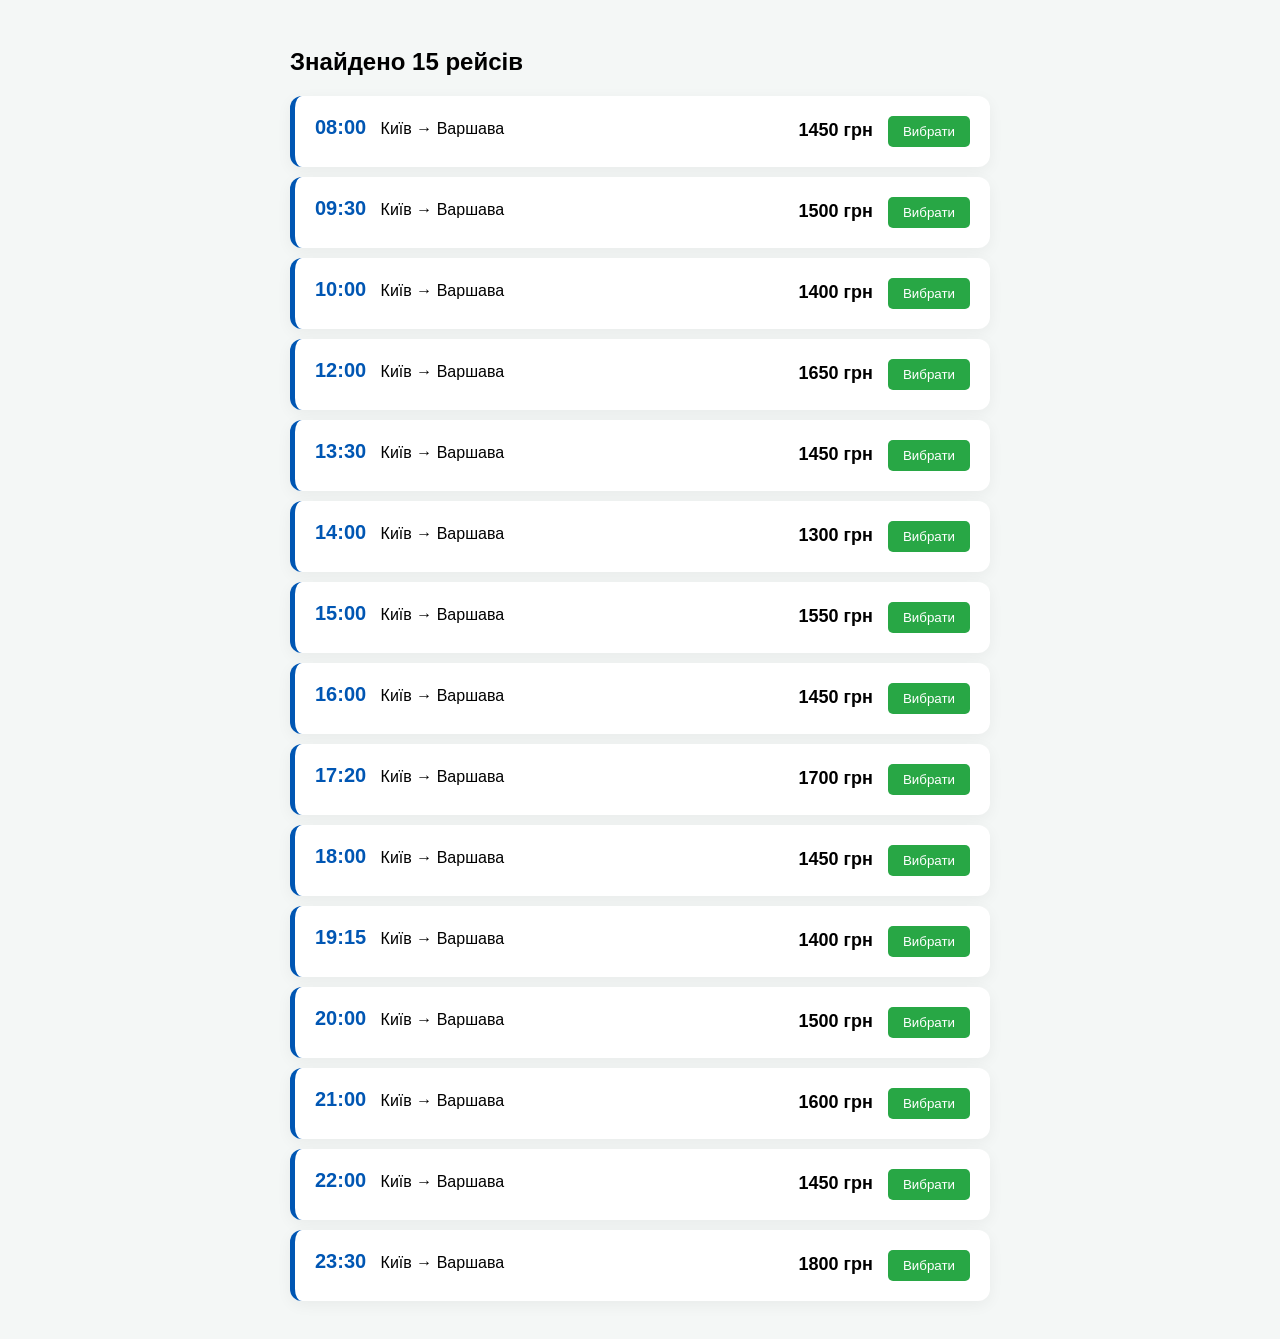
==== reisu.html @ 5ca531d6 "ааі" ====
<!DOCTYPE html>
<html lang="uk">
<head>
    <meta charset="UTF-8">
    <title>Доступні рейси</title>
    <link rel="stylesheet" href="reisu.css">
</head>
<body>
    <div class="container">
        <h2>Знайдено 15 рейсів</h2>
        
        <div class="bus-card">
            <div class="info"><strong>08:00</strong> Київ → Варшава</div>
            <div class="price">1450 грн <button>Вибрати</button></div>
        </div>
        <div class="bus-card"><div class="info"><strong>09:30</strong> Київ → Варшава</div><div class="price">1500 грн <button>Вибрати</button></div></div>
        <div class="bus-card"><div class="info"><strong>10:00</strong> Київ → Варшава</div><div class="price">1400 грн <button>Вибрати</button></div></div>
        <div class="bus-card"><div class="info"><strong>12:00</strong> Київ → Варшава</div><div class="price">1650 грн <button>Вибрати</button></div></div>
        <div class="bus-card"><div class="info"><strong>13:30</strong> Київ → Варшава</div><div class="price">1450 грн <button>Вибрати</button></div></div>
        <div class="bus-card"><div class="info"><strong>14:00</strong> Київ → Варшава</div><div class="price">1300 грн <button>Вибрати</button></div></div>
        <div class="bus-card"><div class="info"><strong>15:00</strong> Київ → Варшава</div><div class="price">1550 грн <button>Вибрати</button></div></div>
        <div class="bus-card"><div class="info"><strong>16:00</strong> Київ → Варшава</div><div class="price">1450 грн <button>Вибрати</button></div></div>
        <div class="bus-card"><div class="info"><strong>17:20</strong> Київ → Варшава</div><div class="price">1700 грн <button>Вибрати</button></div></div>
        <div class="bus-card"><div class="info"><strong>18:00</strong> Київ → Варшава</div><div class="price">1450 грн <button>Вибрати</button></div></div>
        <div class="bus-card"><div class="info"><strong>19:15</strong> Київ → Варшава</div><div class="price">1400 грн <button>Вибрати</button></div></div>
        <div class="bus-card"><div class="info"><strong>20:00</strong> Київ → Варшава</div><div class="price">1500 грн <button>Вибрати</button></div></div>
        <div class="bus-card"><div class="info"><strong>21:00</strong> Київ → Варшава</div><div class="price">1600 грн <button>Вибрати</button></div></div>
        <div class="bus-card"><div class="info"><strong>22:00</strong> Київ → Варшава</div><div class="price">1450 грн <button>Вибрати</button></div></div>
        <div class="bus-card"><div class="info"><strong>23:30</strong> Київ → Варшава</div><div class="price">1800 грн <button>Вибрати</button></div></div>
    </div>
</body>
</html>
---- reisu.css ----
body { background: #f4f7f6; font-family: sans-serif; padding: 20px; }
.container { max-width: 700px; margin: 0 auto; }
.bus-card { 
    background: white; padding: 20px; margin-bottom: 10px; 
    border-radius: 12px; display: flex; justify-content: space-between;
    box-shadow: 0 4px 15px rgba(0,0,0,0.05); border-left: 5px solid #0056b3;
}
.info strong { font-size: 20px; color: #0056b3; margin-right: 10px; }
.price { font-weight: bold; font-size: 18px; }
button { 
    background: #28a745; color: white; border: none; 
    padding: 8px 15px; border-radius: 5px; cursor: pointer; margin-left: 10px;
}
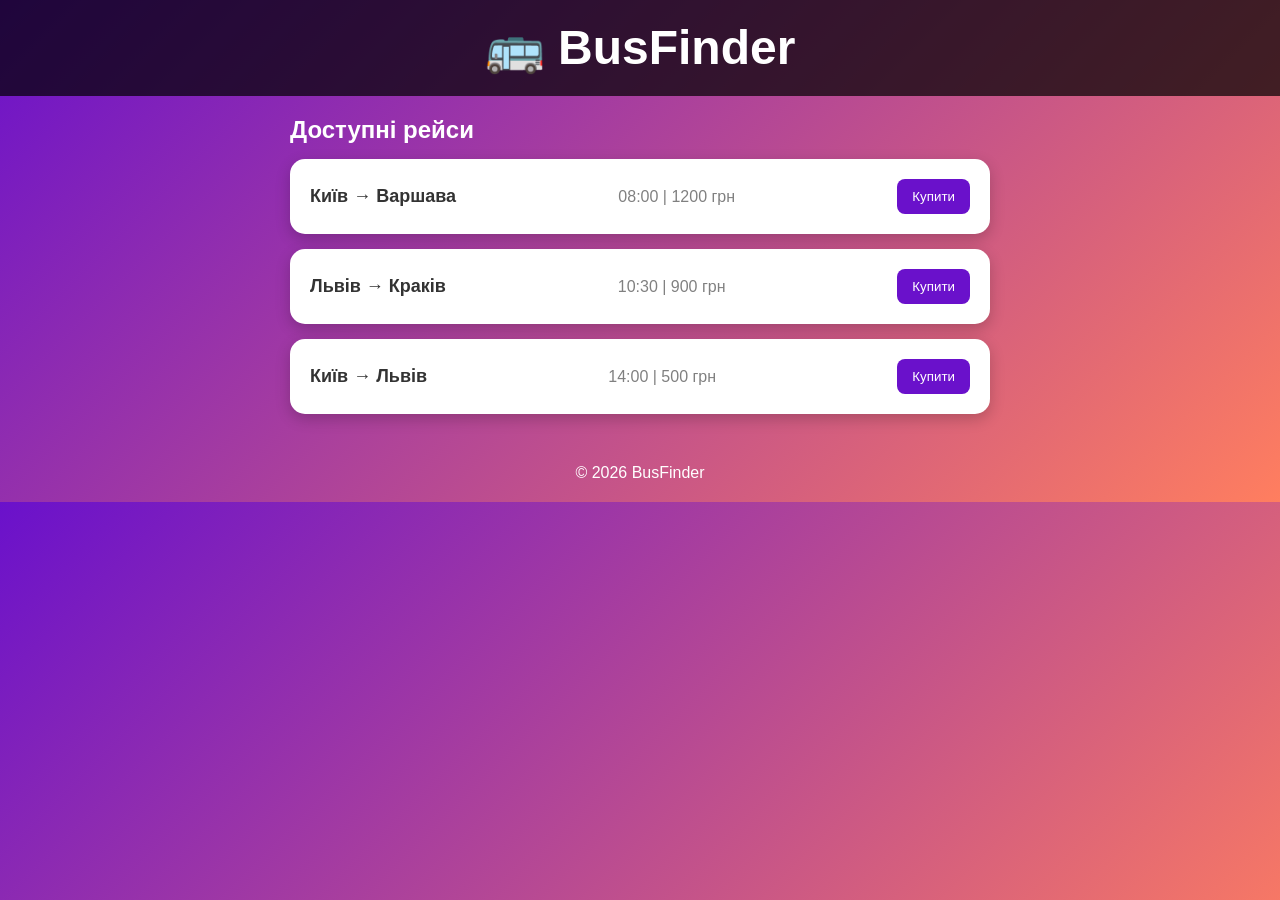
==== commit 0ff9cdea: "b001" ====
--- a/reisu.html
+++ b/reisu.html
@@ -1,32 +1,44 @@
 <!DOCTYPE html>
 <html lang="uk">
 <head>
-    <meta charset="UTF-8">
-    <title>Доступні рейси</title>
-    <link rel="stylesheet" href="reisu.css">
+<meta charset="UTF-8">
+<title>Знайдені рейси</title>
+<link rel="stylesheet" href="reisu.css">
 </head>
 <body>
-    <div class="container">
-        <h2>Знайдено 15 рейсів</h2>
-        
-        <div class="bus-card">
-            <div class="info"><strong>08:00</strong> Київ → Варшава</div>
-            <div class="price">1450 грн <button>Вибрати</button></div>
-        </div>
-        <div class="bus-card"><div class="info"><strong>09:30</strong> Київ → Варшава</div><div class="price">1500 грн <button>Вибрати</button></div></div>
-        <div class="bus-card"><div class="info"><strong>10:00</strong> Київ → Варшава</div><div class="price">1400 грн <button>Вибрати</button></div></div>
-        <div class="bus-card"><div class="info"><strong>12:00</strong> Київ → Варшава</div><div class="price">1650 грн <button>Вибрати</button></div></div>
-        <div class="bus-card"><div class="info"><strong>13:30</strong> Київ → Варшава</div><div class="price">1450 грн <button>Вибрати</button></div></div>
-        <div class="bus-card"><div class="info"><strong>14:00</strong> Київ → Варшава</div><div class="price">1300 грн <button>Вибрати</button></div></div>
-        <div class="bus-card"><div class="info"><strong>15:00</strong> Київ → Варшава</div><div class="price">1550 грн <button>Вибрати</button></div></div>
-        <div class="bus-card"><div class="info"><strong>16:00</strong> Київ → Варшава</div><div class="price">1450 грн <button>Вибрати</button></div></div>
-        <div class="bus-card"><div class="info"><strong>17:20</strong> Київ → Варшава</div><div class="price">1700 грн <button>Вибрати</button></div></div>
-        <div class="bus-card"><div class="info"><strong>18:00</strong> Київ → Варшава</div><div class="price">1450 грн <button>Вибрати</button></div></div>
-        <div class="bus-card"><div class="info"><strong>19:15</strong> Київ → Варшава</div><div class="price">1400 грн <button>Вибрати</button></div></div>
-        <div class="bus-card"><div class="info"><strong>20:00</strong> Київ → Варшава</div><div class="price">1500 грн <button>Вибрати</button></div></div>
-        <div class="bus-card"><div class="info"><strong>21:00</strong> Київ → Варшава</div><div class="price">1600 грн <button>Вибрати</button></div></div>
-        <div class="bus-card"><div class="info"><strong>22:00</strong> Київ → Варшава</div><div class="price">1450 грн <button>Вибрати</button></div></div>
-        <div class="bus-card"><div class="info"><strong>23:30</strong> Київ → Варшава</div><div class="price">1800 грн <button>Вибрати</button></div></div>
-    </div>
+
+<header class="header">
+  <h1>🚌 BusFinder</h1>
+</header>
+
+
+
+<section class="results">
+  <h2>Доступні рейси</h2>
+
+  <div class="card">
+    <div class="route">Київ → Варшава</div>
+    <div class="info">08:00 | 1200 грн</div>
+    <button>Купити</button>
+  </div>
+
+  <div class="card">
+    <div class="route">Львів → Краків</div>
+    <div class="info">10:30 | 900 грн</div>
+    <button>Купити</button>
+  </div>
+
+  <div class="card">
+    <div class="route">Київ → Львів</div>
+    <div class="info">14:00 | 500 грн</div>
+    <button>Купити</button>
+  </div>
+
+</section>
+
+<footer class="footer">
+  © 2026 BusFinder
+</footer>
+
 </body>
 </html>
--- a/reisu.css
+++ b/reisu.css
@@ -1,13 +1,131 @@
-body { background: #f4f7f6; font-family: sans-serif; padding: 20px; }
-.container { max-width: 700px; margin: 0 auto; }
-.bus-card { 
-    background: white; padding: 20px; margin-bottom: 10px; 
-    border-radius: 12px; display: flex; justify-content: space-between;
-    box-shadow: 0 4px 15px rgba(0,0,0,0.05); border-left: 5px solid #0056b3;
+* {
+  margin: 0;
+  padding: 0;
+  box-sizing: border-box;
 }
-.info strong { font-size: 20px; color: #0056b3; margin-right: 10px; }
-.price { font-weight: bold; font-size: 18px; }
-button { 
-    background: #28a745; color: white; border: none; 
-    padding: 8px 15px; border-radius: 5px; cursor: pointer; margin-left: 10px;
+
+body {
+  font-family: Arial, sans-serif;
+  background: linear-gradient(135deg, #6a11cb, #ff7e5f);
+  color: #333;
+}
+
+/* HEADER */
+.header {
+  background: rgba(0,0,0,0.7);
+  color: white;
+  padding: 20px;
+  text-align: center;
+  font-size: 24px;
+}
+
+/* SEARCH BOX */
+.search-box {
+  background: white;
+  margin: 30px auto;
+  padding: 25px;
+  width: 90%;
+  max-width: 600px;
+  border-radius: 15px;
+  text-align: center;
+  box-shadow: 0 10px 30px rgba(0,0,0,0.2);
+}
+
+.search-box h2 {
+  margin-bottom: 15px;
+}
+
+.inputs {
+  display: flex;
+  flex-direction: column;
+  gap: 10px;
+}
+
+.inputs input {
+  padding: 12px;
+  border-radius: 8px;
+  border: 1px solid #ccc;
+  transition: 0.3s;
+}
+
+.inputs input:focus {
+  border-color: orange;
+  outline: none;
+}
+
+/* BUTTON */
+.btn {
+  display: inline-block;
+  margin-top: 15px;
+  padding: 12px 25px;
+  background: orange;
+  color: white;
+  text-decoration: none;
+  border-radius: 8px;
+  transition: 0.3s;
+}
+
+.btn:hover {
+  background: darkorange;
+  transform: scale(1.05);
+}
+
+/* RESULTS */
+.results {
+  width: 90%;
+  max-width: 700px;
+  margin: 20px auto;
+}
+
+.results h2 {
+  color: white;
+  margin-bottom: 15px;
+}
+
+/* CARD */
+.card {
+  background: white;
+  padding: 20px;
+  margin: 15px 0;
+  border-radius: 15px;
+  display: flex;
+  justify-content: space-between;
+  align-items: center;
+  transition: 0.3s;
+  box-shadow: 0 5px 15px rgba(0,0,0,0.2);
+}
+
+.card:hover {
+  transform: translateY(-5px);
+}
+
+.route {
+  font-size: 18px;
+  font-weight: bold;
+}
+
+.info {
+  color: gray;
+}
+
+/* BUTTON BUY */
+.card button {
+  padding: 10px 15px;
+  background: #6a11cb;
+  color: white;
+  border: none;
+  border-radius: 8px;
+  cursor: pointer;
+}
+
+.card button:hover {
+  background: #4a0ea5;
+}
+
+/* FOOTER */
+.footer {
+  text-align: center;
+  color: white;
+  padding: 20px;
+  margin-top: 30px;
 }
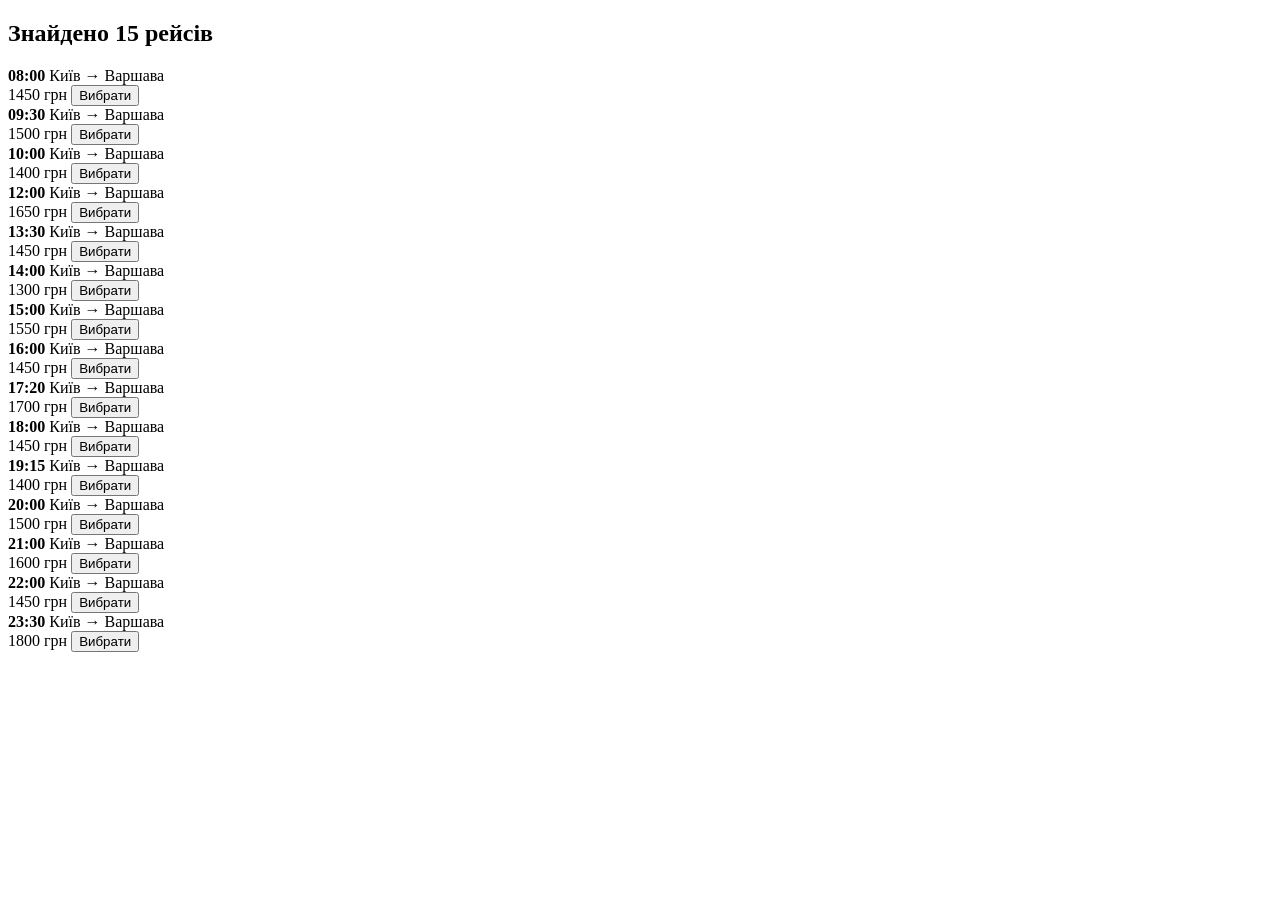
==== commit a792e29a: "boo2" ====
--- a/reisu.html
+++ b/reisu.html
@@ -1,44 +1,32 @@
 <!DOCTYPE html>
 <html lang="uk">
 <head>
-<meta charset="UTF-8">
-<title>Знайдені рейси</title>
-<link rel="stylesheet" href="reisu.css">
+    <meta charset="UTF-8">
+    <title>Доступні рейси</title>
+    <link rel="stylesheet" href="reisu.css">
 </head>
 <body>
-
-<header class="header">
-  <h1>🚌 BusFinder</h1>
-</header>
-
-
-
-<section class="results">
-  <h2>Доступні рейси</h2>
-
-  <div class="card">
-    <div class="route">Київ → Варшава</div>
-    <div class="info">08:00 | 1200 грн</div>
-    <button>Купити</button>
-  </div>
-
-  <div class="card">
-    <div class="route">Львів → Краків</div>
-    <div class="info">10:30 | 900 грн</div>
-    <button>Купити</button>
-  </div>
-
-  <div class="card">
-    <div class="route">Київ → Львів</div>
-    <div class="info">14:00 | 500 грн</div>
-    <button>Купити</button>
-  </div>
-
-</section>
-
-<footer class="footer">
-  © 2026 BusFinder
-</footer>
-
+    <div class="container">
+        <h2>Знайдено 15 рейсів</h2>
+        
+        <div class="bus-card">
+            <div class="info"><strong>08:00</strong> Київ → Варшава</div>
+            <div class="price">1450 грн <button>Вибрати</button></div>
+        </div>
+        <div class="bus-card"><div class="info"><strong>09:30</strong> Київ → Варшава</div><div class="price">1500 грн <button>Вибрати</button></div></div>
+        <div class="bus-card"><div class="info"><strong>10:00</strong> Київ → Варшава</div><div class="price">1400 грн <button>Вибрати</button></div></div>
+        <div class="bus-card"><div class="info"><strong>12:00</strong> Київ → Варшава</div><div class="price">1650 грн <button>Вибрати</button></div></div>
+        <div class="bus-card"><div class="info"><strong>13:30</strong> Київ → Варшава</div><div class="price">1450 грн <button>Вибрати</button></div></div>
+        <div class="bus-card"><div class="info"><strong>14:00</strong> Київ → Варшава</div><div class="price">1300 грн <button>Вибрати</button></div></div>
+        <div class="bus-card"><div class="info"><strong>15:00</strong> Київ → Варшава</div><div class="price">1550 грн <button>Вибрати</button></div></div>
+        <div class="bus-card"><div class="info"><strong>16:00</strong> Київ → Варшава</div><div class="price">1450 грн <button>Вибрати</button></div></div>
+        <div class="bus-card"><div class="info"><strong>17:20</strong> Київ → Варшава</div><div class="price">1700 грн <button>Вибрати</button></div></div>
+        <div class="bus-card"><div class="info"><strong>18:00</strong> Київ → Варшава</div><div class="price">1450 грн <button>Вибрати</button></div></div>
+        <div class="bus-card"><div class="info"><strong>19:15</strong> Київ → Варшава</div><div class="price">1400 грн <button>Вибрати</button></div></div>
+        <div class="bus-card"><div class="info"><strong>20:00</strong> Київ → Варшава</div><div class="price">1500 грн <button>Вибрати</button></div></div>
+        <div class="bus-card"><div class="info"><strong>21:00</strong> Київ → Варшава</div><div class="price">1600 грн <button>Вибрати</button></div></div>
+        <div class="bus-card"><div class="info"><strong>22:00</strong> Київ → Варшава</div><div class="price">1450 грн <button>Вибрати</button></div></div>
+        <div class="bus-card"><div class="info"><strong>23:30</strong> Київ → Варшава</div><div class="price">1800 грн <button>Вибрати</button></div></div>
+    </div>
 </body>
 </html>
--- a/reisu.css
+++ b/reisu.css
@@ -1,131 +1,216 @@
-* {
-  margin: 0;
-  padding: 0;
-  box-sizing: border-box;
-}
-
-body {
-  font-family: Arial, sans-serif;
-  background: linear-gradient(135deg, #6a11cb, #ff7e5f);
-  color: #333;
-}
-
-/* HEADER */
-.header {
-  background: rgba(0,0,0,0.7);
-  color: white;
-  padding: 20px;
-  text-align: center;
-  font-size: 24px;
-}
-
-/* SEARCH BOX */
-.search-box {
-  background: white;
-  margin: 30px auto;
-  padding: 25px;
-  width: 90%;
-  max-width: 600px;
-  border-radius: 15px;
-  text-align: center;
-  box-shadow: 0 10px 30px rgba(0,0,0,0.2);
-}
-
-.search-box h2 {
-  margin-bottom: 15px;
-}
-
-.inputs {
-  display: flex;
-  flex-direction: column;
-  gap: 10px;
-}
-
-.inputs input {
-  padding: 12px;
-  border-radius: 8px;
-  border: 1px solid #ccc;
-  transition: 0.3s;
-}
-
-.inputs input:focus {
-  border-color: orange;
-  outline: none;
-}
-
-/* BUTTON */
-.btn {
-  display: inline-block;
-  margin-top: 15px;
-  padding: 12px 25px;
-  background: orange;
-  color: white;
-  text-decoration: none;
-  border-radius: 8px;
-  transition: 0.3s;
-}
-
-.btn:hover {
-  background: darkorange;
-  transform: scale(1.05);
-}
-
-/* RESULTS */
-.results {
-  width: 90%;
-  max-width: 700px;
-  margin: 20px auto;
-}
-
-.results h2 {
-  color: white;
-  margin-bottom: 15px;
-}
-
-/* CARD */
-.card {
-  background: white;
-  padding: 20px;
-  margin: 15px 0;
-  border-radius: 15px;
-  display: flex;
-  justify-content: space-between;
-  align-items: center;
-  transition: 0.3s;
-  box-shadow: 0 5px 15px rgba(0,0,0,0.2);
-}
-
-.card:hover {
-  transform: translateY(-5px);
-}
-
-.route {
-  font-size: 18px;
-  font-weight: bold;
-}
-
-.info {
-  color: gray;
-}
-
-/* BUTTON BUY */
-.card button {
-  padding: 10px 15px;
-  background: #6a11cb;
-  color: white;
-  border: none;
-  border-radius: 8px;
-  cursor: pointer;
-}
-
-.card button:hover {
-  background: #4a0ea5;
-}
-
-/* FOOTER */
-.footer {
-  text-align: center;
-  color: white;
-  padding: 20px;
-  margin-top: 30px;
+<<<<<<< HEAD
+body{
+    margin:0;
+    font-family:Arial;
+    background:#f4f4f4;
+}
+
+.header{
+    background:linear-gradient(90deg,#4f46e5,#2563eb);
+    padding:60px 20px;
+    text-align:center;
+    color:white;
+}
+
+.search-box{
+    background:white;
+    max-width:1100px;
+    margin:30px auto;
+    padding:20px;
+    border-radius:15px;
+    display:flex;
+    gap:15px;
+    box-shadow:0 5px 15px rgba(0,0,0,0.1);
+}
+
+.search-box input{
+    flex:1;
+    padding:15px;
+    border:1px solid #ddd;
+    border-radius:10px;
+    font-size:16px;
+}
+
+.search-box button{
+    background:#ff8a4c;
+    border:none;
+    color:white;
+    padding:15px 30px;
+    border-radius:10px;
+    font-size:16px;
+    cursor:pointer;
+}
+
+.search-box button:hover{
+    background:#ff6d28;
+}
+
+.results{
+    max-width:1100px;
+    margin:20px auto;
+}
+
+.ticket{
+    background:white;
+    padding:20px;
+    border-radius:15px;
+    margin-bottom:15px;
+    box-shadow:0 3px 10px rgba(0,0,0,0.1);
+}
+/* Основна секція */
+.reviews-section {
+    max-width: 1100px;
+    margin: 40px auto;
+    padding: 0 20px;
+    font-family: Arial, sans-serif;
+}
+
+/* Шапка секції */
+.reviews-header {
+    display: flex;
+    justify-content: space-between;
+    align-items: center;
+    margin-bottom: 25px;
+}
+
+.reviews-header h2 {
+    font-size: 28px;
+    color: #333;
+}
+
+/* Кнопки в шапці */
+.btn-add-review {
+    background-color: #ff8a4c;
+    color: white;
+    border: none;
+    padding: 10px 20px;
+    border-radius: 10px;
+    cursor: pointer;
+    font-weight: bold;
+    margin-right: 10px;
+}
+
+.btn-all-reviews {
+    background-color: #e0e0e0;
+    color: #333;
+    border: none;
+    padding: 10px 20px;
+    border-radius: 10px;
+    cursor: pointer;
+    font-weight: bold;
+}
+
+/* Обгортка слайдера */
+.slider-container {
+    position: relative;
+    display: flex;
+    align-items: center;
+}
+
+/* Стрічка з картками (ховає зайве) */
+.reviews-track {
+    display: flex;
+    gap: 20px;
+    overflow-x: hidden; /* Ховаємо смугу прокрутки */
+    scroll-behavior: smooth;
+    width: 100%;
+    padding: 10px 5px;
+}
+
+/* Стиль самої картки */
+.review-card {
+    background: white;
+    border-radius: 15px;
+    padding: 25px;
+    min-width: calc(33.333% - 14px); /* Показує рівно 3 картки на екрані */
+    box-shadow: 0 4px 15px rgba(0, 0, 0, 0.08);
+    box-sizing: border-box;
+    display: flex;
+    flex-direction: column;
+    justify-content: space-between;
+}
+
+.review-card h3 {
+    margin: 0 0 5px 0;
+    font-size: 20px;
+}
+
+.review-card .route {
+    color: #007bff; /* Синій колір для маршруту */
+    font-size: 14px;
+    margin-bottom: 15px;
+}
+
+.review-card .review-text {
+    color: #555;
+    font-size: 14px;
+    line-height: 1.5;
+    margin-bottom: 20px;
+}
+
+/* Низ картки (зірочки та бренд) */
+.card-footer {
+    display: flex;
+    justify-content: space-between;
+    align-items: center;
+    border-top: 1px dashed #ddd;
+    padding-top: 15px;
+}
+
+.brand-name {
+    color: #999;
+    font-size: 12px;
+}
+
+/* Стрілочки навігації */
+.slider-arrow {
+    background: rgba(25px, 25px, 25px, 0.1);
+    color: #333;
+    border: none;
+    font-size: 24px;
+    padding: 10px 15px;
+    border-radius: 50%;
+    cursor: pointer;
+    position: absolute;
+    z-index: 10;
+    transition: background 0.3s;
+}
+
+.slider-arrow:hover {
+    background: rgba(0, 0, 0, 0.2);
+}
+
+.prev-btn {
+    left: -25px;
+}
+
+.next-btn {
+    right: -25px;
+}
+
+/* Адаптивність для мобільних пристроїв */
+@media (max-width: 768px) {
+    .review-card {
+        min-width: calc(100% - 10px); /* На телефонах показуємо 1 картку */
+    }
+    .slider-arrow {
+        display: none; /* Ховаємо стрілки на мобільних */
+    }
+    .reviews-track {
+        overflow-x: auto; /* Дозволяємо гортати пальцем */
+    }
+=======
+body { background: #f4f7f6; font-family: sans-serif; padding: 20px; }
+.container { max-width: 700px; margin: 0 auto; }
+.bus-card { 
+    background: white; padding: 20px; margin-bottom: 10px; 
+    border-radius: 12px; display: flex; justify-content: space-between;
+    box-shadow: 0 4px 15px rgba(0,0,0,0.05); border-left: 5px solid #0056b3;
+}
+.info strong { font-size: 20px; color: #0056b3; margin-right: 10px; }
+.price { font-weight: bold; font-size: 18px; }
+button { 
+    background: #28a745; color: white; border: none; 
+    padding: 8px 15px; border-radius: 5px; cursor: pointer; margin-left: 10px;
+>>>>>>> fbe2487da9531b48a4dce5dfd3e815f7dfbb9cf6
 }
